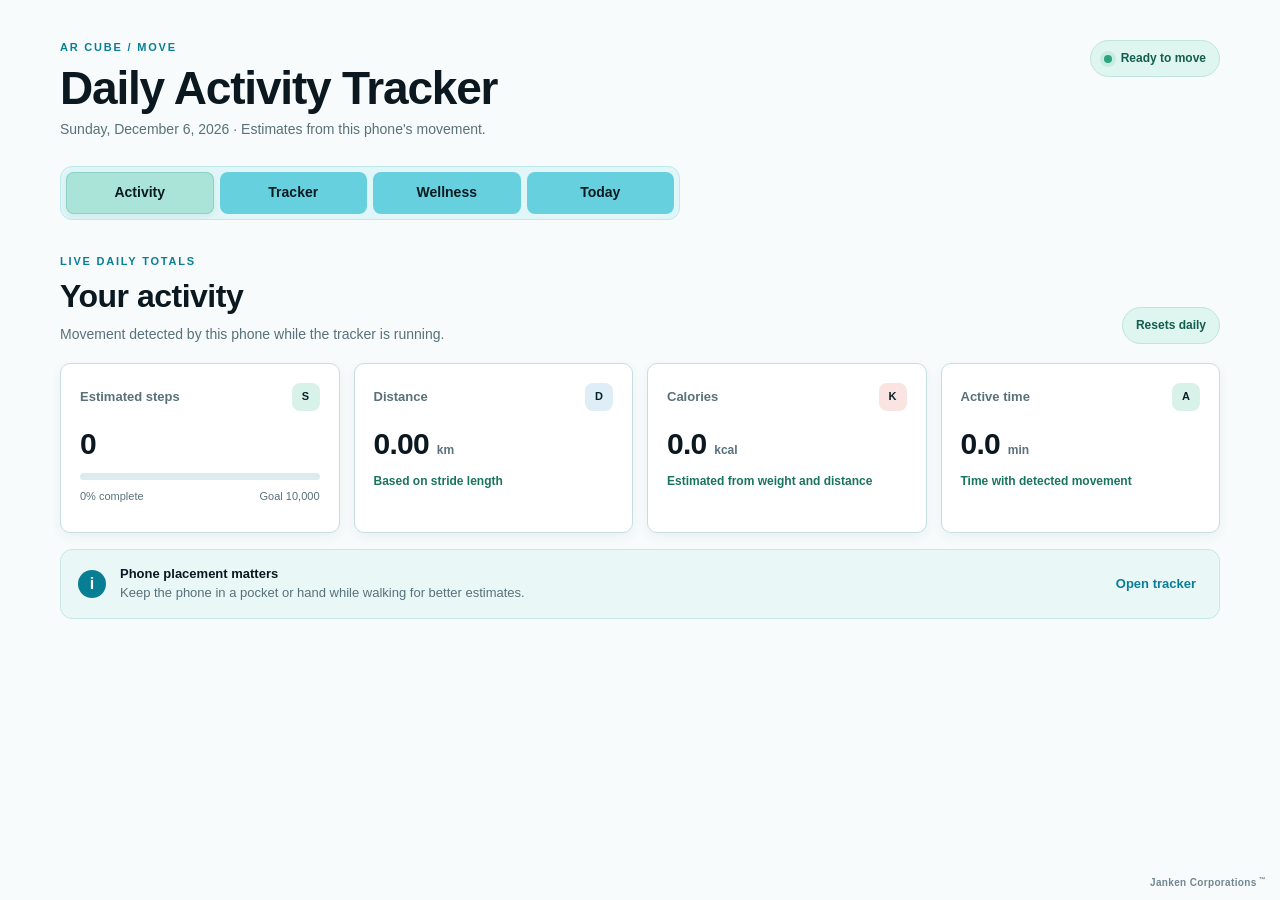
==== index.html @ 0946b3b3 "Build smart fitness and wellness tracker" ====
<!doctype html>
<html lang="en">
<head>
  <meta charset="utf-8">
  <meta name="viewport" content="width=device-width, initial-scale=1, viewport-fit=cover">
  <meta name="theme-color" content="#f7fbfc">
  <title>AR Move — Daily Activity Tracker</title>
  <link rel="icon" href="assets/AR.png">
  <link rel="stylesheet" href="styles.css">
</head>
<body>
  <div class="splash" id="splash" aria-label="AR Cube loading screen">
    <picture>
      <source media="(max-width: 620px)" srcset="assets/ARCUBE.png">
      <img src="assets/AR.png" alt="AR Cube logo">
    </picture>
    <p>Daily Activity Tracker</p>
  </div>

  <main class="app-shell">
    <header class="topbar">
      <div class="brand-copy">
        <p class="eyebrow">AR CUBE / MOVE</p>
        <h1>Daily Activity Tracker</h1>
        <p class="date-line" id="date-line"></p>
      </div>
      <div class="status-pill" id="day-status"><span class="status-dot"></span><span>Ready to move</span></div>
    </header>

    <nav class="tabs" aria-label="Tracker sections" role="tablist">
      <button class="tab is-active" id="activity-tab" data-tab="activity" type="button" role="tab" aria-selected="true" aria-controls="activity">Activity</button>
      <button class="tab" id="tracker-tab" data-tab="tracker" type="button" role="tab" aria-selected="false" aria-controls="tracker">Tracker</button>
      <button class="tab" id="wellness-tab" data-tab="wellness" type="button" role="tab" aria-selected="false" aria-controls="wellness">Wellness</button>
      <button class="tab" id="today-tab" data-tab="today" type="button" role="tab" aria-selected="false" aria-controls="today">Today</button>
    </nav>

    <section class="view is-active" id="activity" role="tabpanel" aria-labelledby="activity-tab">
      <div class="section-heading">
        <div>
          <p class="section-kicker">LIVE DAILY TOTALS</p>
          <h2>Your activity</h2>
          <p>Movement detected by this phone while the tracker is running.</p>
        </div>
        <span class="date-badge">Resets daily</span>
      </div>

      <div class="metric-grid fitness-grid">
        <article class="metric-card">
          <div class="card-label"><span>Estimated steps</span><span class="metric-icon water">S</span></div>
          <strong><span data-output="steps">0</span></strong>
          <div class="progress"><span data-progress="steps"></span></div>
          <div class="card-meta"><span data-output="stepPercent">0% complete</span><span data-output="stepGoal">Goal 10,000</span></div>
        </article>
        <article class="metric-card">
          <div class="card-label"><span>Distance</span><span class="metric-icon blue">D</span></div>
          <strong><span data-output="distance">0.00</span> <small>km</small></strong>
          <span class="reading-good">Based on stride length</span>
        </article>
        <article class="metric-card">
          <div class="card-label"><span>Calories</span><span class="metric-icon coral">K</span></div>
          <strong><span data-output="calories">0.0</span> <small>kcal</small></strong>
          <span class="reading-good">Estimated from weight and distance</span>
        </article>
        <article class="metric-card">
          <div class="card-label"><span>Active time</span><span class="metric-icon green">A</span></div>
          <strong><span data-output="activeMinutes">0.0</span> <small>min</small></strong>
          <span class="reading-good">Time with detected movement</span>
        </article>
      </div>

      <div class="tip-strip">
        <span class="tip-icon" aria-hidden="true">i</span>
        <p><strong>Phone placement matters</strong><br>Keep the phone in a pocket or hand while walking for better estimates.</p>
        <button class="text-button" data-open-tracker type="button">Open tracker</button>
      </div>
    </section>

    <section class="view" id="tracker" role="tabpanel" aria-labelledby="tracker-tab" hidden>
      <div class="section-heading">
        <div>
          <p class="section-kicker">MOTION SENSOR</p>
          <h2>Movement tracker</h2>
          <p>Tap Start, allow motion access, and keep this page visible.</p>
        </div>
        <span class="updated-label tracker-state" id="tracker-state"><span class="tracker-dot"></span>Stopped</span>
      </div>

      <div class="tracker-layout">
        <section class="panel tracker-panel">
          <div class="plain-counter">
            <span>Estimated steps today</span>
            <strong data-output="steps">0</strong>
            <small>Keep this page open while walking</small>
          </div>

          <div class="signal-block">
            <div class="signal-label"><span>Movement signal</span><span id="signal-value">0.00</span></div>
            <div class="signal-track"><span id="motion-signal"></span></div>
          </div>

          <div class="tracker-actions">
            <button class="primary-button" id="start-tracking" type="button">Start tracking</button>
            <button class="outline-button" id="stop-tracking" type="button" disabled>Stop</button>
          </div>
          <p class="tracker-message" id="tracker-message" aria-live="polite">Motion access starts only after you press the button.</p>
        </section>

        <form class="panel settings-panel" id="settings-form">
          <div class="panel-heading">
            <div><p class="section-kicker">ESTIMATE SETTINGS</p><h3>Your details</h3></div>
          </div>
          <div class="settings-grid">
            <label>Body weight <span>(kg)</span><input name="weight" type="number" min="25" max="250" step="0.1" required></label>
            <label>Stride length <span>(cm)</span><input name="stride" type="number" min="30" max="150" step="1" required></label>
            <label>Daily step goal<input name="stepGoal" type="number" min="100" max="100000" step="100" required></label>
            <label>Sensitivity
              <select name="sensitivity">
                <option value="1.05">High</option>
                <option value="1.25">Balanced</option>
                <option value="1.50">Low</option>
              </select>
            </label>
          </div>
          <button class="secondary-button" type="submit">Save settings</button>
          <p class="settings-note">Higher sensitivity detects lighter movement but may count more false steps. Your details stay on this device.</p>
        </form>
      </div>

      <div class="browser-note">
        <strong>Browser limitation:</strong> tracking pauses if this page is hidden, the browser is closed, or the screen is locked. Results are estimates, not medical or fitness-device measurements.
      </div>
    </section>

    <section class="view" id="wellness" role="tabpanel" aria-labelledby="wellness-tab" hidden>
      <div class="section-heading">
        <div>
          <p class="section-kicker">MANUAL HEALTH CHECK-IN</p>
          <h2>Wellness</h2>
          <p>Record readings from a watch, oximeter, thermometer, or blood-pressure monitor.</p>
        </div>
        <span class="updated-label" id="wellness-updated">Not checked today</span>
      </div>

      <div class="metric-grid wellness-grid">
        <article class="metric-card compact"><div class="card-label"><span>Heart rate</span><span class="metric-icon coral">H</span></div><strong><span data-wellness="heartRate">—</span> <small>bpm</small></strong><span class="reading-good">Manual reading</span></article>
        <article class="metric-card compact"><div class="card-label"><span>Blood pressure</span><span class="metric-icon blue">B</span></div><strong><span data-wellness="bloodPressure">—/—</span> <small>mmHg</small></strong><span class="reading-good">Manual reading</span></article>
        <article class="metric-card compact"><div class="card-label"><span>Blood oxygen</span><span class="metric-icon water">O</span></div><strong><span data-wellness="spo2">—</span> <small>% SpO₂</small></strong><span class="reading-good">From an oximeter or watch</span></article>
        <article class="metric-card compact"><div class="card-label"><span>Temperature</span><span class="metric-icon orange">T</span></div><strong><span data-wellness="temperature">—</span> <small>°C</small></strong><span class="reading-good">Manual reading</span></article>
      </div>

      <div class="wellness-layout">
        <form class="panel wellness-form" id="wellness-form">
          <div class="panel-heading"><div><p class="section-kicker">TODAY</p><h3>Add readings</h3></div></div>
          <div class="input-grid">
            <label>Heart rate <span>(bpm)</span><input name="heartRate" type="number" min="20" max="250" step="1" placeholder="72" required></label>
            <label>Blood pressure <span>(mmHg)</span><input name="bloodPressure" type="text" inputmode="numeric" pattern="[0-9]{2,3}/[0-9]{2,3}" placeholder="118/76" required></label>
            <label>SpO₂ <span>(%)</span><input name="spo2" type="number" min="50" max="100" step="1" placeholder="98" required></label>
            <label>Temperature <span>(°C)</span><input name="temperature" type="number" min="30" max="45" step="0.1" placeholder="36.6" required></label>
          </div>
          <button class="secondary-button" type="submit">Save wellness readings</button>
          <p class="form-message" id="wellness-message" aria-live="polite"></p>
        </form>
        <aside class="wellness-note">
          <span class="tip-icon" aria-hidden="true">i</span>
          <div><strong>Why these are manual</strong><p>Phone motion sensors can estimate movement, but they cannot measure blood oxygen, blood pressure, heart rate, or body temperature.</p></div>
        </aside>
      </div>
      <p class="health-note">This dashboard is for personal tracking only and does not provide medical diagnosis.</p>
    </section>

    <section class="view" id="today" role="tabpanel" aria-labelledby="today-tab" hidden>
      <div class="section-heading">
        <div>
          <p class="section-kicker">TODAY'S SUMMARY</p>
          <h2>Daily overview</h2>
          <p>Your combined movement totals and tracking sessions.</p>
        </div>
        <button class="outline-button danger" id="reset-day" type="button">Reset today</button>
      </div>

      <section class="summary-hero">
        <div class="summary-ring" id="summary-ring"><div><strong data-output="steps">0</strong><span>steps</span></div></div>
        <div class="summary-copy">
          <p class="section-kicker">STEP GOAL</p>
          <h3 id="summary-heading">Start moving toward your goal</h3>
          <p><span data-output="stepPercentShort">0%</span> of today’s <span data-output="stepGoalValue">10,000</span>-step target.</p>
          <button class="text-button no-pad" data-open-tracker type="button">Continue tracking →</button>
        </div>
      </section>

      <div class="summary-grid">
        <article><span>Distance</span><strong><span data-output="distance">0.00</span> km</strong></article>
        <article><span>Estimated calories</span><strong><span data-output="calories">0.0</span> kcal</strong></article>
        <article><span>Active time</span><strong><span data-output="activeMinutes">0.0</span> min</strong></article>
        <article><span>Sessions</span><strong data-output="sessionCount">0</strong></article>
      </div>

      <section class="panel wellness-snapshot">
        <div class="panel-heading">
          <div><p class="section-kicker">WELLNESS</p><h3>Today's manual readings</h3></div>
          <button class="text-button" data-open-wellness type="button">Update readings</button>
        </div>
        <div class="snapshot-grid">
          <span>Heart rate<strong><span data-wellness="heartRate">—</span> bpm</strong></span>
          <span>Blood pressure<strong><span data-wellness="bloodPressure">—/—</span> mmHg</strong></span>
          <span>SpO₂<strong><span data-wellness="spo2">—</span>%</strong></span>
          <span>Temperature<strong><span data-wellness="temperature">—</span> °C</strong></span>
        </div>
      </section>

      <section class="panel sessions-panel">
        <div class="panel-heading">
          <div><p class="section-kicker">HISTORY</p><h3>Today's sessions</h3></div>
          <span class="count-badge" data-output="sessionCount">0</span>
        </div>
        <ul class="session-list" id="session-list"></ul>
        <p class="empty-state" id="empty-sessions">No completed sessions yet. Start the tracker and take a walk.</p>
      </section>
    </section>
  </main>

  <script>
    const STORAGE_KEY = "arCubeMovementTrackerV2";

    const localDateKey = () => {
      const now = new Date();
      return `${now.getFullYear()}-${String(now.getMonth() + 1).padStart(2, "0")}-${String(now.getDate()).padStart(2, "0")}`;
    };

    const freshState = (settings = {}) => ({
      date: localDateKey(),
      steps: 0,
      activeSeconds: 0,
      sessions: [],
      wellness: { heartRate: "—", bloodPressure: "—/—", spo2: "—", temperature: "—", updatedAt: null },
      settings: { weight: 70, stride: 75, stepGoal: 10000, sensitivity: 1.25, ...settings }
    });

    function loadState() {
      try {
        const saved = JSON.parse(localStorage.getItem(STORAGE_KEY));
        if (saved?.date === localDateKey()) return { ...freshState(saved.settings), ...saved };
        return freshState(saved?.settings);
      } catch {
        return freshState();
      }
    }

    let state = loadState();
    let tracking = false;
    let gravity = 9.81;
    let peakActive = false;
    let lastStepAt = 0;
    let lastMovementAt = 0;
    let motionEventCount = 0;
    let currentSession = null;
    let activeTimer = null;
    let saveTimer = null;

    const saveState = () => localStorage.setItem(STORAGE_KEY, JSON.stringify(state));
    const distanceKm = () => state.steps * Number(state.settings.stride) / 100000;
    const calories = () => distanceKm() * Number(state.settings.weight) * 0.5;
    const activeMinutes = () => state.activeSeconds / 60;
    const stepPercent = () => Math.min(100, state.steps / Number(state.settings.stepGoal) * 100);
    const formatNumber = value => Number(value).toLocaleString();

    function updateOutputs() {
      const outputs = {
        steps: formatNumber(state.steps),
        distance: distanceKm().toFixed(2),
        calories: calories().toFixed(1),
        activeMinutes: activeMinutes().toFixed(1),
        stepPercent: `${Math.round(stepPercent())}% complete`,
        stepPercentShort: `${Math.round(stepPercent())}%`,
        stepGoal: `Goal ${formatNumber(state.settings.stepGoal)}`,
        stepGoalValue: formatNumber(state.settings.stepGoal),
        sessionCount: state.sessions.length
      };
      Object.entries(outputs).forEach(([key, value]) => {
        document.querySelectorAll(`[data-output="${key}"]`).forEach(node => node.textContent = value);
      });

      document.querySelector("[data-progress='steps']").style.width = `${stepPercent()}%`;
      document.getElementById("summary-ring").style.setProperty("--progress", `${stepPercent() * 3.6}deg`);
      document.getElementById("summary-heading").textContent = state.steps >= state.settings.stepGoal ? "Daily step goal reached" : state.steps ? "Keep going — you are making progress" : "Start moving toward your goal";

      const list = document.getElementById("session-list");
      list.innerHTML = "";
      state.sessions.forEach(session => {
        const item = document.createElement("li");
        const title = document.createElement("strong");
        const details = document.createElement("span");
        title.textContent = `${formatNumber(session.steps)} estimated steps`;
        details.textContent = `${session.time} · ${(session.activeSeconds / 60).toFixed(1)} active min`;
        item.append(title, details);
        list.appendChild(item);
      });
      document.getElementById("empty-sessions").hidden = state.sessions.length > 0;

      Object.entries(state.wellness).forEach(([key, value]) => {
        document.querySelectorAll(`[data-wellness="${key}"]`).forEach(node => node.textContent = value);
      });
      document.getElementById("wellness-updated").textContent = state.wellness.updatedAt ? `Updated ${state.wellness.updatedAt}` : "Not checked today";

      const form = document.getElementById("settings-form");
      Object.entries(state.settings).forEach(([key, value]) => { if (form.elements[key]) form.elements[key].value = value; });
    }

    function queueSave() {
      clearTimeout(saveTimer);
      saveTimer = setTimeout(saveState, 600);
    }

    function registerStep() {
      state.steps += 1;
      currentSession.steps += 1;
      lastMovementAt = Date.now();
      updateOutputs();
      queueSave();
    }

    function handleMotion(event) {
      motionEventCount += 1;
      const direct = event.acceleration;
      let motion = 0;

      if (direct && direct.x != null && direct.y != null && direct.z != null) {
        motion = Math.hypot(direct.x, direct.y, direct.z);
      } else {
        const acceleration = event.accelerationIncludingGravity;
        if (!acceleration || acceleration.x == null) return;
        const magnitude = Math.hypot(acceleration.x, acceleration.y, acceleration.z);
        gravity = gravity * 0.9 + magnitude * 0.1;
        motion = Math.abs(magnitude - gravity);
      }

      const threshold = Number(state.settings.sensitivity);
      const now = performance.now();
      document.getElementById("signal-value").textContent = motion.toFixed(2);
      document.getElementById("motion-signal").style.width = `${Math.min(100, motion / 4 * 100)}%`;

      if (motion > threshold && !peakActive && now - lastStepAt > 300) {
        lastStepAt = now;
        registerStep();
      }
      peakActive = motion > threshold * 0.55;
    }

    async function startTracking() {
      if (!("DeviceMotionEvent" in window)) {
        showTrackerMessage("This device or browser does not provide motion sensor data.", true);
        return;
      }
      if (!window.isSecureContext && location.hostname !== "localhost" && location.hostname !== "127.0.0.1") {
        showTrackerMessage("Motion tracking requires HTTPS. Open the deployed GitHub Pages address.", true);
        return;
      }

      try {
        if (typeof DeviceMotionEvent.requestPermission === "function") {
          const permission = await DeviceMotionEvent.requestPermission();
          if (permission !== "granted") {
            showTrackerMessage("Motion permission was not granted. Allow it in browser settings and try again.", true);
            return;
          }
        }

        tracking = true;
        motionEventCount = 0;
        currentSession = { steps: 0, activeSeconds: 0, startedAt: Date.now() };
        window.addEventListener("devicemotion", handleMotion);
        document.getElementById("start-tracking").disabled = true;
        document.getElementById("stop-tracking").disabled = false;
        document.getElementById("tracker-state").classList.add("is-running");
        document.getElementById("tracker-state").lastChild.textContent = "Running";
        document.getElementById("day-status").lastElementChild.textContent = "Tracking movement";
        document.querySelector(".plain-counter").classList.add("is-running");
        showTrackerMessage("Tracking is active. Walk naturally with your phone in a pocket or hand.");

        activeTimer = setInterval(() => {
          if (tracking && Date.now() - lastMovementAt < 3000) {
            state.activeSeconds += 1;
            currentSession.activeSeconds += 1;
            updateOutputs();
            queueSave();
          }
        }, 1000);

        setTimeout(() => {
          if (tracking && motionEventCount === 0) showTrackerMessage("No sensor data received. Check motion permission or try another mobile browser.", true);
        }, 3500);
      } catch {
        showTrackerMessage("Motion access could not be started. Check the browser permission and try again.", true);
      }
    }

    function stopTracking(pageHidden = false) {
      if (!tracking) return;
      tracking = false;
      window.removeEventListener("devicemotion", handleMotion);
      clearInterval(activeTimer);
      if (currentSession && (currentSession.steps > 0 || currentSession.activeSeconds > 0)) {
        state.sessions.unshift({
          steps: currentSession.steps,
          activeSeconds: currentSession.activeSeconds,
          time: new Date().toLocaleTimeString([], { hour: "2-digit", minute: "2-digit" })
        });
      }
      currentSession = null;
      saveState();
      updateOutputs();
      document.getElementById("start-tracking").disabled = false;
      document.getElementById("stop-tracking").disabled = true;
      document.getElementById("tracker-state").classList.remove("is-running");
      document.getElementById("tracker-state").lastChild.textContent = "Stopped";
      document.getElementById("day-status").lastElementChild.textContent = "Ready to move";
      document.querySelector(".plain-counter").classList.remove("is-running");
      document.getElementById("motion-signal").style.width = "0%";
      showTrackerMessage(pageHidden ? "Tracking stopped because the page was hidden." : "Session saved in today's summary.");
    }

    function showTrackerMessage(message, isError = false) {
      const node = document.getElementById("tracker-message");
      node.textContent = message;
      node.classList.toggle("is-error", isError);
    }

    function openTab(tabName) {
      document.querySelectorAll(".tab").forEach(tab => {
        const active = tab.dataset.tab === tabName;
        tab.classList.toggle("is-active", active);
        tab.setAttribute("aria-selected", String(active));
      });
      document.querySelectorAll(".view").forEach(view => {
        const active = view.id === tabName;
        view.classList.toggle("is-active", active);
        view.hidden = !active;
      });
      window.scrollTo({ top: 0, behavior: "smooth" });
    }

    document.querySelectorAll(".tab").forEach(tab => tab.addEventListener("click", () => openTab(tab.dataset.tab)));
    document.querySelectorAll("[data-open-tracker]").forEach(button => button.addEventListener("click", () => openTab("tracker")));
    document.querySelectorAll("[data-open-wellness]").forEach(button => button.addEventListener("click", () => openTab("wellness")));
    document.getElementById("start-tracking").addEventListener("click", startTracking);
    document.getElementById("stop-tracking").addEventListener("click", () => stopTracking());
    document.addEventListener("visibilitychange", () => { if (document.hidden) stopTracking(true); });

    document.getElementById("settings-form").addEventListener("submit", event => {
      event.preventDefault();
      const data = new FormData(event.currentTarget);
      state.settings = {
        weight: Number(data.get("weight")), stride: Number(data.get("stride")),
        stepGoal: Number(data.get("stepGoal")), sensitivity: Number(data.get("sensitivity"))
      };
      saveState();
      updateOutputs();
      showTrackerMessage("Settings saved. Calorie and distance estimates were recalculated.");
    });

    document.getElementById("wellness-form").addEventListener("submit", event => {
      event.preventDefault();
      const data = new FormData(event.currentTarget);
      state.wellness = {
        heartRate: String(data.get("heartRate")),
        bloodPressure: String(data.get("bloodPressure")).trim(),
        spo2: String(data.get("spo2")),
        temperature: String(data.get("temperature")),
        updatedAt: new Date().toLocaleTimeString([], { hour: "2-digit", minute: "2-digit" })
      };
      saveState();
      updateOutputs();
      document.getElementById("wellness-message").textContent = "Wellness readings saved for today.";
    });

    document.getElementById("reset-day").addEventListener("click", () => {
      if (!confirm("Reset all of today's steps, active time, and sessions?")) return;
      stopTracking();
      state = freshState(state.settings);
      saveState();
      updateOutputs();
      document.getElementById("day-status").lastElementChild.textContent = "Ready to move";
    });

    function updateDateLabel() {
      const today = new Intl.DateTimeFormat("en", { weekday: "long", day: "numeric", month: "long", year: "numeric" }).format(new Date());
      document.getElementById("date-line").textContent = `${today} · Estimates from this phone's movement.`;
    }

    setInterval(() => {
      if (state.date !== localDateKey()) {
        stopTracking();
        state = freshState(state.settings);
        saveState();
        updateOutputs();
        updateDateLabel();
      }
    }, 60000);

    updateDateLabel();
    updateOutputs();
    saveState();
    const requestedTab = new URLSearchParams(location.search).get("tab");
    if (["activity", "tracker", "wellness", "today"].includes(requestedTab)) openTab(requestedTab);
    window.addEventListener("load", () => setTimeout(() => document.getElementById("splash").classList.add("is-hidden"), 1050));
  </script>
  <footer class="site-footer">Janken Corporations<sup>™</sup></footer>
</body>
</html>
---- styles.css ----
:root {
  --bg: #f7fbfc;
  --surface: #ffffff;
  --panel: #eef6f7;
  --ink: #0b1820;
  --muted: #58717a;
  --cyan: #67d0de;
  --cyan-deep: #087e95;
  --cyan-soft: #e1f6f8;
  --selected: #aae4d9;
  --selected-deep: #19745f;
  --navy: #163f72;
  --line: #c7dde1;
  --track: #dcebed;
  --orange: #dfa15f;
  --coral: #d97872;
  --shadow: 0 4px 12px rgba(25, 63, 75, .055);
  --radius: 10px;
}

* { box-sizing: border-box; }
html { min-width: 280px; scroll-behavior: smooth; }
body {
  margin: 0;
  min-height: 100vh;
  min-height: 100dvh;
  overflow-x: hidden;
  background: var(--bg);
  color: var(--ink);
  font-family: "Segoe UI", Inter, Arial, sans-serif;
  line-height: 1.45;
}
button, input, select { font: inherit; }
button { -webkit-tap-highlight-color: transparent; }
button:focus-visible, input:focus-visible, select:focus-visible {
  outline: 3px solid rgba(8, 126, 149, .22);
  outline-offset: 2px;
}
[hidden] { display: none !important; }

.splash {
  position: fixed;
  z-index: 100;
  inset: 0;
  display: grid;
  place-content: center;
  justify-items: center;
  gap: 10px;
  padding: 0;
  background: #000;
  opacity: 1;
  visibility: visible;
  transition: opacity .42s ease, visibility .42s ease;
}
.splash.is-hidden { opacity: 0; visibility: hidden; pointer-events: none; }
.splash picture {
  display: block;
  width: min(76vw, 780px);
  max-width: 100vw;
}
.splash img {
  display: block;
  width: 100%;
  max-height: 72dvh;
  object-fit: contain;
  animation: logo-in .65s ease-out both;
}
.splash p {
  margin: 0;
  color: #bdeaf0;
  font-size: 12px;
  font-weight: 800;
  letter-spacing: 3px;
  text-transform: uppercase;
}
@keyframes logo-in {
  from { opacity: 0; transform: scale(.96); }
  to { opacity: 1; transform: scale(1); }
}

.app-shell {
  width: min(1160px, calc(100% - 48px));
  margin: 0 auto;
  padding: 40px 0 max(64px, env(safe-area-inset-bottom));
}
.topbar {
  display: flex;
  justify-content: space-between;
  align-items: flex-start;
  gap: 28px;
  margin-bottom: 26px;
}
.brand-copy { min-width: 0; }
.eyebrow, .section-kicker {
  margin: 0 0 8px;
  color: var(--cyan-deep);
  font-size: 11px;
  font-weight: 850;
  letter-spacing: 1.8px;
}
h1, h2, h3, p { margin-top: 0; }
h1 {
  margin-bottom: 7px;
  font-size: clamp(30px, 4.2vw, 46px);
  letter-spacing: -1.2px;
  line-height: 1.05;
}
h2 { margin-bottom: 4px; font-size: clamp(24px, 3vw, 32px); letter-spacing: -.5px; }
h3 { margin-bottom: 0; font-size: 18px; }
.date-line, .section-heading > div > p:last-child {
  margin-bottom: 0;
  color: var(--muted);
  font-size: 14px;
}
.status-pill, .updated-label, .date-badge {
  display: inline-flex;
  align-items: center;
  gap: 9px;
  flex: 0 0 auto;
  padding: 9px 13px;
  color: #145e50;
  background: #dff5ef;
  border: 1px solid #c2e5da;
  border-radius: 999px;
  font-size: 12px;
  font-weight: 750;
  white-space: nowrap;
}
.status-dot { width: 8px; height: 8px; border-radius: 50%; background: #2ba57d; box-shadow: 0 0 0 4px rgba(43, 165, 125, .12); }

.tabs {
  display: grid;
  grid-template-columns: repeat(4, minmax(0, 1fr));
  width: min(100%, 620px);
  gap: 6px;
  padding: 5px;
  margin-bottom: 34px;
  background: var(--cyan-soft);
  border: 1px solid #bfe9ed;
  border-radius: 12px;
  max-width: 100%;
  overflow: hidden;
}
.tab {
  min-width: 0;
  min-height: 42px;
  padding: 9px 20px;
  color: #071a20;
  background: var(--cyan);
  border: 0;
  border-radius: 8px;
  font-size: 14px;
  font-weight: 800;
  cursor: pointer;
  transition: background .18s ease, transform .18s ease, box-shadow .18s ease;
}
.tab:hover { background: #87dfe8; }
.tab.is-active { background: var(--selected); box-shadow: inset 0 0 0 1px #8fd2c4, 0 3px 8px rgba(19, 94, 78, .08); }

.view { animation: view-in .22s ease both; }
@keyframes view-in { from { opacity: 0; transform: translateY(5px); } to { opacity: 1; transform: none; } }
.section-heading {
  display: flex;
  align-items: flex-end;
  justify-content: space-between;
  gap: 20px;
  margin-bottom: 19px;
}
.section-kicker { margin-bottom: 4px; }
.metric-grid { display: grid; grid-template-columns: repeat(4, minmax(0, 1fr)); gap: 14px; }
.metric-card, .panel {
  background: var(--surface);
  border: 1px solid var(--line);
  border-radius: var(--radius);
  box-shadow: var(--shadow);
}
.metric-card {
  min-width: 0;
  min-height: 170px;
  padding: 19px;
  transition: transform .18s ease, border-color .18s ease;
}
.metric-card:hover { border-color: #9ecbd2; }
.metric-card.compact { min-height: 146px; }
.card-label {
  display: flex;
  align-items: center;
  justify-content: space-between;
  gap: 10px;
  color: var(--muted);
  font-size: 13px;
  font-weight: 750;
}
.metric-card strong {
  display: block;
  overflow-wrap: anywhere;
  margin: 17px 0 13px;
  font-size: clamp(25px, 2.5vw, 30px);
  letter-spacing: -.7px;
  line-height: 1.05;
}
.metric-card small { color: var(--muted); font-size: 12px; font-weight: 650; letter-spacing: 0; }
.metric-icon {
  display: grid;
  place-items: center;
  flex: 0 0 28px;
  width: 28px;
  height: 28px;
  color: #082027;
  background: var(--cyan-soft);
  border-radius: 8px;
  font-size: 11px;
  font-weight: 900;
}
.metric-icon.water, .metric-icon.green { background: #d9f2e9; }
.metric-icon.blue { background: #dfedf7; }
.metric-icon.navy { color: #fff; background: #54769a; }
.metric-icon.orange { background: #fff0df; }
.metric-icon.coral { background: #f9e4e2; }
.progress { height: 7px; overflow: hidden; border-radius: 10px; background: var(--track); }
.progress span { display: block; width: 0; height: 100%; border-radius: inherit; background: var(--cyan-deep); transition: width .35s ease; }
.progress.blue span { background: #6398bd; }
.progress.coral span { background: var(--coral); }
.progress.green span { background: #3d9e7d; }
.card-meta { display: flex; justify-content: space-between; gap: 10px; margin-top: 9px; color: var(--muted); font-size: 11px; }
.reading-good { display: block; color: var(--selected-deep); font-size: 12px; font-weight: 750; }

.tip-strip {
  display: flex;
  align-items: center;
  gap: 14px;
  margin-top: 16px;
  padding: 15px 17px;
  background: #eaf7f7;
  border: 1px solid #c6e6e7;
  border-radius: 12px;
}
.tip-strip p { flex: 1; margin: 0; color: var(--muted); font-size: 13px; }
.tip-strip strong { color: var(--ink); }
.tip-icon { display: grid; place-items: center; flex: 0 0 28px; width: 28px; height: 28px; color: #fff; background: var(--cyan-deep); border-radius: 50%; font-weight: 900; }
.text-button { padding: 6px; color: var(--cyan-deep); background: transparent; border: 0; font-size: 13px; font-weight: 800; cursor: pointer; white-space: nowrap; }
.text-button:hover { color: var(--navy); text-decoration: underline; }
.health-note { margin: 18px 0 0; color: var(--muted); font-size: 12px; }

.updates-layout { display: grid; grid-template-columns: minmax(0, 1.45fr) minmax(280px, .75fr); align-items: start; gap: 16px; }
.panel { padding: 22px; }
fieldset { min-width: 0; padding: 0; margin: 0 0 22px; border: 0; }
legend { width: 100%; margin-bottom: 13px; padding: 0 0 8px; color: var(--ink); border-bottom: 1px solid var(--line); font-size: 15px; font-weight: 850; }
.input-grid { display: grid; grid-template-columns: repeat(2, minmax(0, 1fr)); gap: 13px 14px; }
label { min-width: 0; color: #3e5962; font-size: 12px; font-weight: 750; }
label > span { color: #7c9096; font-weight: 600; }
input, select {
  display: block;
  width: 100%;
  min-height: 42px;
  margin-top: 6px;
  padding: 9px 11px;
  color: var(--ink);
  background: #fff;
  border: 1px solid var(--line);
  border-radius: 8px;
  outline: none;
  transition: border-color .16s ease, box-shadow .16s ease;
}
input:focus, select:focus { border-color: var(--cyan-deep); box-shadow: 0 0 0 3px rgba(8, 126, 149, .12); }
.primary-button, .outline-button {
  min-height: 42px;
  border-radius: 8px;
  padding: 10px 16px;
  font-weight: 800;
  cursor: pointer;
  transition: background .18s ease, border-color .18s ease, transform .18s ease;
}
.primary-button { width: 100%; color: #fff; background: var(--navy); border: 1px solid var(--navy); }
.primary-button:hover { color: #071a20; background: var(--cyan); border-color: var(--cyan); }
.outline-button { color: var(--cyan-deep); background: #fff; border: 1px solid var(--cyan-deep); }
.outline-button:hover { background: var(--cyan-soft); }
.outline-button.danger { color: #9c4844; border-color: #dda9a5; }
.outline-button.danger:hover { background: #fff2f1; }
.form-message { min-height: 19px; margin: 10px 0 0; color: var(--selected-deep); font-size: 12px; font-weight: 750; text-align: center; }
.panel-heading { display: flex; align-items: flex-start; justify-content: space-between; gap: 12px; margin-bottom: 20px; }
.count-badge { display: grid; place-items: center; min-width: 28px; height: 28px; padding: 0 8px; color: #124f43; background: var(--selected); border-radius: 999px; font-size: 12px; font-weight: 850; }
.update-list { display: grid; gap: 18px; list-style: none; padding: 0; margin: 0; }
.update-list li { display: flex; gap: 11px; color: var(--ink); font-size: 13px; line-height: 1.35; }
.update-list small { display: block; margin-top: 3px; color: var(--muted); font-size: 11px; }
.activity-dot { flex: 0 0 auto; width: 8px; height: 8px; margin-top: 5px; border-radius: 50%; background: var(--cyan-deep); }
.reset-note { margin: 24px 0 0; padding-top: 15px; color: var(--muted); border-top: 1px solid var(--line); font-size: 11px; }

/* Movement tracker */
.tracker-layout {
  display: grid;
  grid-template-columns: minmax(0, 1.15fr) minmax(300px, .85fr);
  align-items: start;
  gap: 16px;
}
.tracker-panel { text-align: center; }
.tracker-state { gap: 8px; }
.tracker-dot { width: 8px; height: 8px; background: #7b8e94; border-radius: 50%; }
.tracker-state.is-running { color: #145e50; background: #dff5ef; }
.tracker-state.is-running .tracker-dot { background: #24a879; box-shadow: 0 0 0 5px rgba(36, 168, 121, .13); animation: tracker-pulse 1.25s ease-in-out infinite; }
@keyframes tracker-pulse { 50% { transform: scale(1.35); } }

.signal-block { margin: 0 auto 18px; max-width: 440px; }
.signal-label { display: flex; justify-content: space-between; margin-bottom: 7px; color: var(--muted); font-size: 11px; font-weight: 750; }
.signal-track { height: 8px; overflow: hidden; background: var(--track); border-radius: 99px; }
.signal-track span { display: block; width: 0; height: 100%; background: linear-gradient(90deg, var(--selected-deep), var(--cyan)); border-radius: inherit; transition: width .08s linear; }
.tracker-actions { display: grid; grid-template-columns: 1fr auto; gap: 10px; max-width: 440px; margin: 0 auto; }
button:disabled { cursor: not-allowed; opacity: .48; transform: none !important; }
.tracker-message { min-height: 20px; margin: 12px 0 0; color: var(--selected-deep); font-size: 12px; font-weight: 700; }
.tracker-message.is-error { color: #a14943; }
.plain-counter {
  max-width: 440px;
  margin: 5px auto 24px;
  padding: 26px 18px;
  background: #f0f7f8;
  border: 1px solid var(--line);
  border-radius: 8px;
  text-align: center;
}
.plain-counter > span { display: block; color: var(--muted); font-size: 13px; font-weight: 700; }
.plain-counter strong { display: block; margin: 8px 0 4px; color: var(--navy); font-size: 44px; line-height: 1; }
.plain-counter small { color: var(--muted); font-size: 11px; }
.plain-counter.is-running { background: #e5f5f1; border-color: #abd9cc; }
.settings-grid { display: grid; grid-template-columns: repeat(2, minmax(0, 1fr)); gap: 14px; margin-bottom: 16px; }
.secondary-button { width: 100%; min-height: 42px; padding: 10px 16px; color: #071a20; background: var(--cyan); border: 1px solid var(--cyan); border-radius: 8px; font-weight: 800; cursor: pointer; }
.secondary-button:hover { background: #8adfe8; }
.settings-note { margin: 12px 0 0; color: var(--muted); font-size: 11px; }
.browser-note { margin-top: 16px; padding: 14px 16px; color: #49626a; background: #edf7f8; border: 1px solid #c7e3e6; border-radius: 11px; font-size: 12px; }
.browser-note strong { color: var(--ink); }

/* Today summary */
.summary-hero {
  display: flex;
  align-items: center;
  gap: clamp(24px, 5vw, 64px);
  padding: clamp(24px, 4vw, 42px);
  margin-bottom: 16px;
  background: #eef8f8;
  border: 1px solid #c4e1e3;
  border-radius: var(--radius);
}
.summary-ring {
  --progress: 0deg;
  position: relative;
  display: grid;
  place-items: center;
  flex: 0 0 auto;
  width: 178px;
  height: 178px;
  background: conic-gradient(var(--cyan-deep) var(--progress), #d7e9eb 0);
  border-radius: 50%;
}
.summary-ring::before { content: ""; position: absolute; inset: 13px; background: #fff; border-radius: 50%; }
.summary-ring > div { position: relative; display: grid; text-align: center; }
.summary-ring strong { font-size: 29px; letter-spacing: -.8px; }
.summary-ring span { color: var(--muted); font-size: 11px; font-weight: 750; text-transform: uppercase; }
.summary-copy h3 { margin: 0 0 7px; font-size: clamp(20px, 3vw, 28px); }
.summary-copy > p:not(.section-kicker) { margin-bottom: 13px; color: var(--muted); }
.no-pad { padding-left: 0; }
.summary-grid { display: grid; grid-template-columns: repeat(4, minmax(0, 1fr)); gap: 12px; margin-bottom: 16px; }
.summary-grid article { padding: 17px; background: #fff; border: 1px solid var(--line); border-radius: 11px; }
.summary-grid article > span { display: block; margin-bottom: 7px; color: var(--muted); font-size: 11px; font-weight: 750; }
.summary-grid strong { font-size: 18px; }
.sessions-panel { box-shadow: none; }
.session-list { display: grid; gap: 0; list-style: none; padding: 0; margin: 0; }
.session-list li { display: flex; justify-content: space-between; gap: 16px; padding: 13px 0; border-top: 1px solid #e3edef; font-size: 13px; }
.session-list li:first-child { border-top: 0; }
.session-list li span { color: var(--muted); font-size: 12px; }
.empty-state { margin: 0; padding: 20px 0 6px; color: var(--muted); border-top: 1px solid #e3edef; font-size: 13px; text-align: center; }

/* Manual wellness check-in */
.wellness-layout { display: grid; grid-template-columns: minmax(0, 1.3fr) minmax(280px, .7fr); align-items: start; gap: 16px; margin-top: 16px; }
.wellness-form .input-grid { margin-bottom: 16px; }
.wellness-note { display: flex; align-items: flex-start; gap: 13px; padding: 20px; color: var(--muted); background: #eaf7f7; border: 1px solid #c6e6e7; border-radius: var(--radius); font-size: 13px; }
.wellness-note strong { color: var(--ink); }
.wellness-note p { margin: 5px 0 0; }
.wellness-snapshot { margin-bottom: 16px; box-shadow: none; }
.snapshot-grid { display: grid; grid-template-columns: repeat(4, minmax(0, 1fr)); gap: 10px; }
.snapshot-grid > span { color: var(--muted); font-size: 11px; font-weight: 750; }
.snapshot-grid strong { display: block; margin-top: 5px; color: var(--ink); font-size: 15px; }
.site-footer {
  position: fixed;
  right: 14px;
  bottom: 9px;
  z-index: 20;
  color: #71868d;
  font-size: 10px;
  font-weight: 700;
  letter-spacing: .35px;
  pointer-events: none;
}
.site-footer sup { margin-left: 2px; font-size: 7px; }

@media (max-width: 920px) {
  .app-shell { width: min(calc(100% - 32px), 760px); padding-top: 28px; }
  .metric-grid { grid-template-columns: repeat(2, minmax(0, 1fr)); }
  .updates-layout { grid-template-columns: 1fr; }
  .recent-panel { order: -1; }
  .tracker-layout { grid-template-columns: 1fr; }
  .wellness-layout { grid-template-columns: 1fr; }
  .summary-grid { grid-template-columns: repeat(2, minmax(0, 1fr)); }
  .snapshot-grid { grid-template-columns: repeat(2, minmax(0, 1fr)); }
}

@media (max-width: 620px) {
  .app-shell { width: min(calc(100% - 24px), 520px); padding-top: max(20px, env(safe-area-inset-top)); }
  .topbar { display: block; margin-bottom: 20px; }
  .status-pill { margin-top: 15px; }
  .date-line { font-size: 13px; }
  .tabs { position: sticky; z-index: 10; top: 8px; width: 100%; margin-bottom: 26px; box-shadow: 0 6px 18px rgba(25, 63, 75, .08); }
  .tab { overflow: hidden; padding-inline: 4px; text-overflow: ellipsis; white-space: nowrap; }
  .section-heading { display: block; }
  .section-heading > :last-child { margin-top: 13px; }
  .metric-grid { grid-template-columns: 1fr; }
  .metric-card { min-height: 156px; }
  .metric-card.compact { min-height: 137px; }
  .metric-card strong { font-size: 27px; }
  .tip-strip { align-items: flex-start; flex-wrap: wrap; }
  .text-button { margin-left: 40px; }
  .panel { padding: 18px; }
  .input-grid { grid-template-columns: 1fr; }
  .outline-button { width: 100%; }
  .tracker-actions .outline-button { width: auto; }
  .settings-grid { grid-template-columns: 1fr; }
  .summary-hero { align-items: flex-start; flex-direction: column; }
  .summary-ring { align-self: center; width: 158px; height: 158px; }
  .summary-grid { grid-template-columns: 1fr 1fr; }
  .session-list li { align-items: flex-start; flex-direction: column; gap: 3px; }
  .splash { gap: 14px; }
  .splash picture { width: 100vw; max-width: 100vw; }
  .splash img { width: 100%; max-height: 64dvh; object-fit: contain; }
}

@media (orientation: landscape) and (max-height: 540px) {
  .splash { grid-template-columns: auto; }
  .splash picture { width: min(78vw, 760px); }
  .splash img { width: 100%; height: auto; max-height: 74dvh; }
  .splash p { font-size: 10px; }
  .app-shell { padding-top: 22px; }
}

@media (prefers-reduced-motion: reduce) {
  *, *::before, *::after { scroll-behavior: auto !important; animation-duration: .01ms !important; transition-duration: .01ms !important; }
}
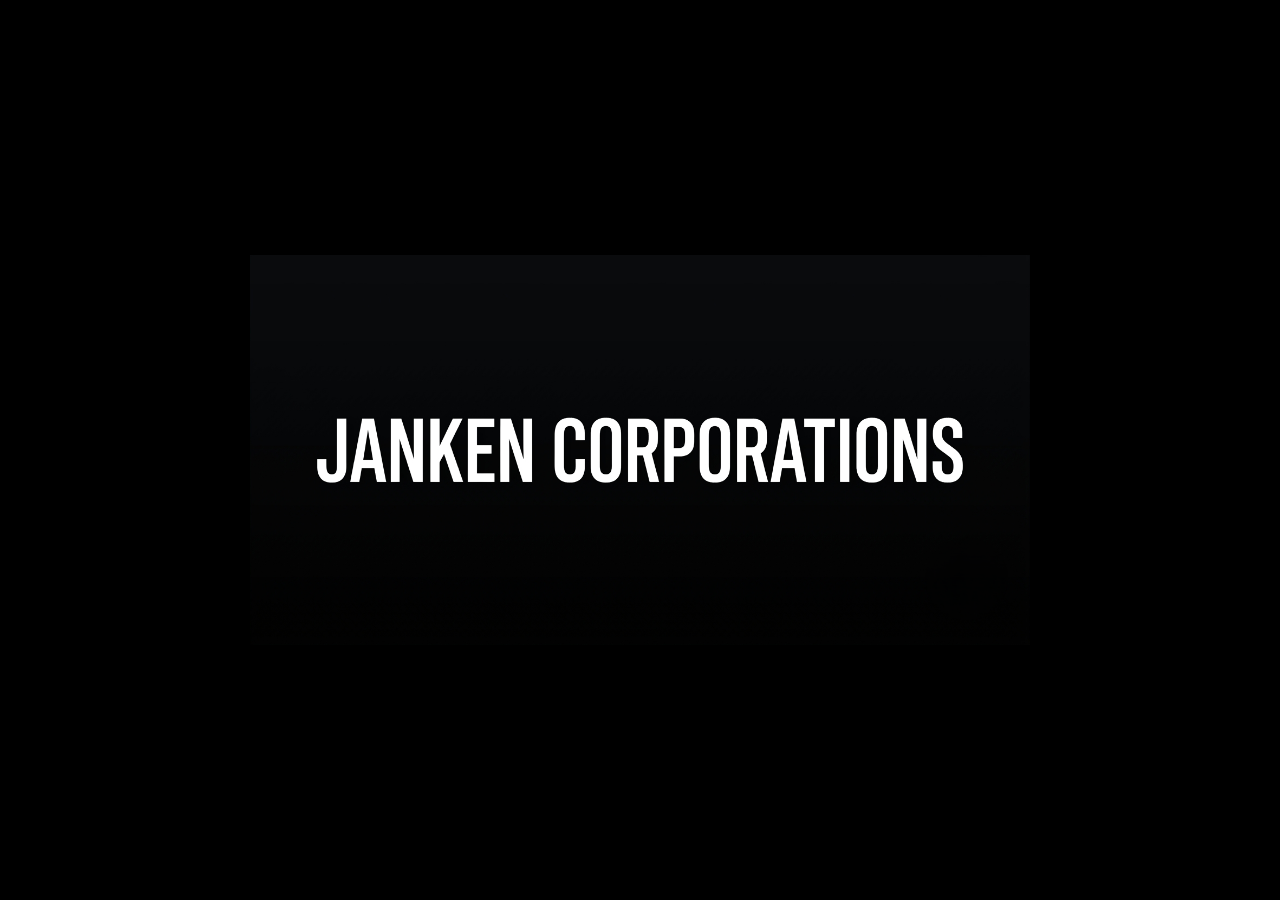
==== commit 1cb7c8bf: "Update splash branding and restore sleep entry" ====
--- a/index.html
+++ b/index.html
@@ -11,10 +11,9 @@
 <body>
   <div class="splash" id="splash" aria-label="AR Cube loading screen">
     <picture>
-      <source media="(max-width: 620px)" srcset="assets/ARCUBE.png">
-      <img src="assets/AR.png" alt="AR Cube logo">
+      <source media="(max-width: 620px)" srcset="assets/JM.png">
+      <img src="assets/J.png" alt="Janken Corporations">
     </picture>
-    <p>Daily Activity Tracker</p>
   </div>
 
   <main class="app-shell">
@@ -146,6 +145,7 @@
         <article class="metric-card compact"><div class="card-label"><span>Blood pressure</span><span class="metric-icon blue">B</span></div><strong><span data-wellness="bloodPressure">—/—</span> <small>mmHg</small></strong><span class="reading-good">Manual reading</span></article>
         <article class="metric-card compact"><div class="card-label"><span>Blood oxygen</span><span class="metric-icon water">O</span></div><strong><span data-wellness="spo2">—</span> <small>% SpO₂</small></strong><span class="reading-good">From an oximeter or watch</span></article>
         <article class="metric-card compact"><div class="card-label"><span>Temperature</span><span class="metric-icon orange">T</span></div><strong><span data-wellness="temperature">—</span> <small>°C</small></strong><span class="reading-good">Manual reading</span></article>
+        <article class="metric-card compact"><div class="card-label"><span>Sleep</span><span class="metric-icon navy">S</span></div><strong><span data-wellness="sleep">—</span> <small>hours</small></strong><span class="reading-good">Manual daily entry</span></article>
       </div>
 
       <div class="wellness-layout">
@@ -156,13 +156,14 @@
             <label>Blood pressure <span>(mmHg)</span><input name="bloodPressure" type="text" inputmode="numeric" pattern="[0-9]{2,3}/[0-9]{2,3}" placeholder="118/76" required></label>
             <label>SpO₂ <span>(%)</span><input name="spo2" type="number" min="50" max="100" step="1" placeholder="98" required></label>
             <label>Temperature <span>(°C)</span><input name="temperature" type="number" min="30" max="45" step="0.1" placeholder="36.6" required></label>
+            <label>Sleep <span>(hours)</span><input name="sleep" type="number" min="0" max="24" step="0.1" placeholder="7.5" required></label>
           </div>
           <button class="secondary-button" type="submit">Save wellness readings</button>
           <p class="form-message" id="wellness-message" aria-live="polite"></p>
         </form>
         <aside class="wellness-note">
           <span class="tip-icon" aria-hidden="true">i</span>
-          <div><strong>Why these are manual</strong><p>Phone motion sensors can estimate movement, but they cannot measure blood oxygen, blood pressure, heart rate, or body temperature.</p></div>
+          <div><strong>Why these are manual</strong><p>Phone motion sensors can estimate movement, but they cannot measure these health readings. Enter sleep from a watch or your own daily record.</p></div>
         </aside>
       </div>
       <p class="health-note">This dashboard is for personal tracking only and does not provide medical diagnosis.</p>
@@ -205,6 +206,7 @@
           <span>Blood pressure<strong><span data-wellness="bloodPressure">—/—</span> mmHg</strong></span>
           <span>SpO₂<strong><span data-wellness="spo2">—</span>%</strong></span>
           <span>Temperature<strong><span data-wellness="temperature">—</span> °C</strong></span>
+          <span>Sleep<strong><span data-wellness="sleep">—</span> hours</strong></span>
         </div>
       </section>
 
@@ -232,14 +234,22 @@
       steps: 0,
       activeSeconds: 0,
       sessions: [],
-      wellness: { heartRate: "—", bloodPressure: "—/—", spo2: "—", temperature: "—", updatedAt: null },
+      wellness: { heartRate: "—", bloodPressure: "—/—", spo2: "—", temperature: "—", sleep: "—", updatedAt: null },
       settings: { weight: 70, stride: 75, stepGoal: 10000, sensitivity: 1.25, ...settings }
     });
 
     function loadState() {
       try {
         const saved = JSON.parse(localStorage.getItem(STORAGE_KEY));
-        if (saved?.date === localDateKey()) return { ...freshState(saved.settings), ...saved };
+        if (saved?.date === localDateKey()) {
+          const base = freshState(saved.settings);
+          return {
+            ...base,
+            ...saved,
+            settings: { ...base.settings, ...saved.settings },
+            wellness: { ...base.wellness, ...saved.wellness }
+          };
+        }
         return freshState(saved?.settings);
       } catch {
         return freshState();
@@ -466,6 +476,7 @@
         bloodPressure: String(data.get("bloodPressure")).trim(),
         spo2: String(data.get("spo2")),
         temperature: String(data.get("temperature")),
+        sleep: String(data.get("sleep")),
         updatedAt: new Date().toLocaleTimeString([], { hour: "2-digit", minute: "2-digit" })
       };
       saveState();
--- a/styles.css
+++ b/styles.css
@@ -375,7 +375,7 @@
 .wellness-note strong { color: var(--ink); }
 .wellness-note p { margin: 5px 0 0; }
 .wellness-snapshot { margin-bottom: 16px; box-shadow: none; }
-.snapshot-grid { display: grid; grid-template-columns: repeat(4, minmax(0, 1fr)); gap: 10px; }
+.snapshot-grid { display: grid; grid-template-columns: repeat(5, minmax(0, 1fr)); gap: 10px; }
 .snapshot-grid > span { color: var(--muted); font-size: 11px; font-weight: 750; }
 .snapshot-grid strong { display: block; margin-top: 5px; color: var(--ink); font-size: 15px; }
 .site-footer {
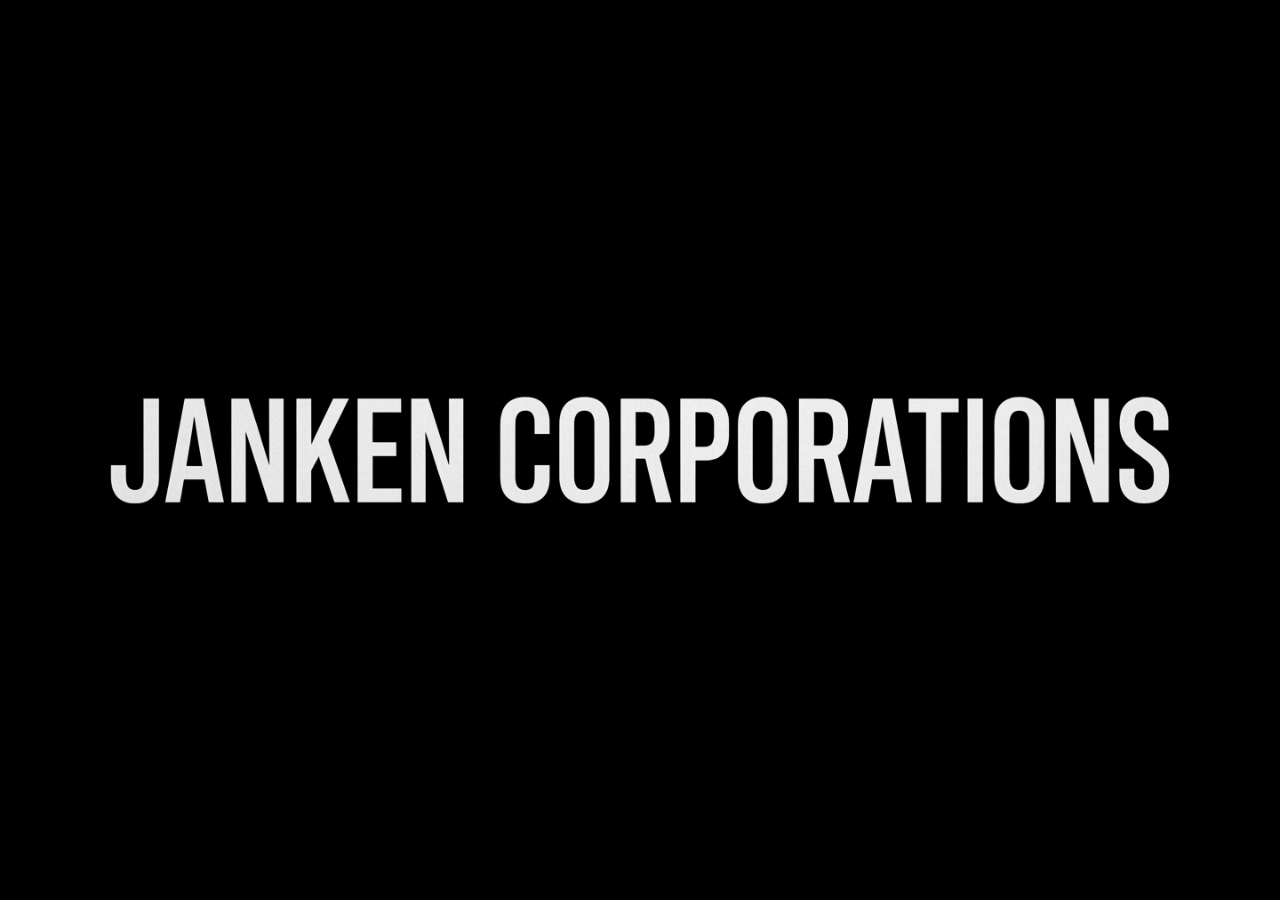
==== commit c292083d: "Replace splash images with pure black versions" ====
--- a/index.html
+++ b/index.html
@@ -11,8 +11,8 @@
 <body>
   <div class="splash" id="splash" aria-label="AR Cube loading screen">
     <picture>
-      <source media="(max-width: 620px)" srcset="assets/JM.png">
-      <img src="assets/J.png" alt="Janken Corporations">
+      <source media="(max-width: 620px)" srcset="assets/JCM.png">
+      <img src="assets/JC.png" alt="Janken Corporations">
     </picture>
   </div>
 
--- a/styles.css
+++ b/styles.css
@@ -47,7 +47,7 @@
   justify-items: center;
   gap: 10px;
   padding: 0;
-  background: #000;
+  background: #000000;
   opacity: 1;
   visibility: visible;
   transition: opacity .42s ease, visibility .42s ease;
@@ -55,13 +55,14 @@
 .splash.is-hidden { opacity: 0; visibility: hidden; pointer-events: none; }
 .splash picture {
   display: block;
-  width: min(76vw, 780px);
+  width: 100vw;
   max-width: 100vw;
 }
 .splash img {
   display: block;
   width: 100%;
-  max-height: 72dvh;
+  height: auto;
+  max-height: none;
   object-fit: contain;
   animation: logo-in .65s ease-out both;
 }
@@ -428,13 +429,13 @@
   .session-list li { align-items: flex-start; flex-direction: column; gap: 3px; }
   .splash { gap: 14px; }
   .splash picture { width: 100vw; max-width: 100vw; }
-  .splash img { width: 100%; max-height: 64dvh; object-fit: contain; }
+  .splash img { width: 100%; height: auto; max-height: none; object-fit: contain; }
 }
 
 @media (orientation: landscape) and (max-height: 540px) {
   .splash { grid-template-columns: auto; }
-  .splash picture { width: min(78vw, 760px); }
-  .splash img { width: 100%; height: auto; max-height: 74dvh; }
+  .splash picture { width: 100vw; }
+  .splash img { width: 100%; height: auto; max-height: none; }
   .splash p { font-size: 10px; }
   .app-shell { padding-top: 22px; }
 }
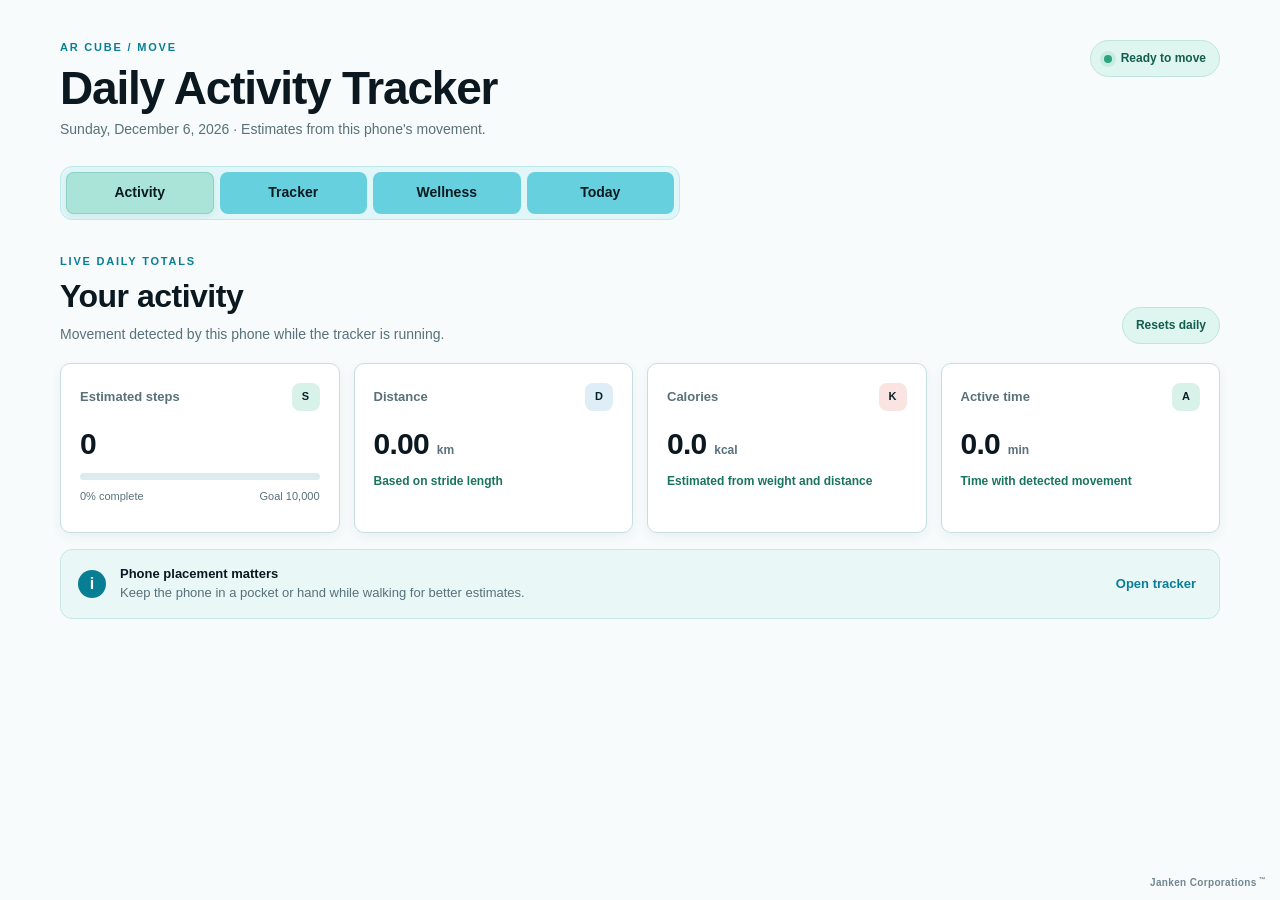
==== commit 8f2fa5ce: "Remove legacy splash assets" ====
--- a/index.html
+++ b/index.html
@@ -5,7 +5,7 @@
   <meta name="viewport" content="width=device-width, initial-scale=1, viewport-fit=cover">
   <meta name="theme-color" content="#f7fbfc">
   <title>AR Move — Daily Activity Tracker</title>
-  <link rel="icon" href="assets/AR.png">
+  <link rel="icon" href="assets/JC.png">
   <link rel="stylesheet" href="styles.css">
 </head>
 <body>
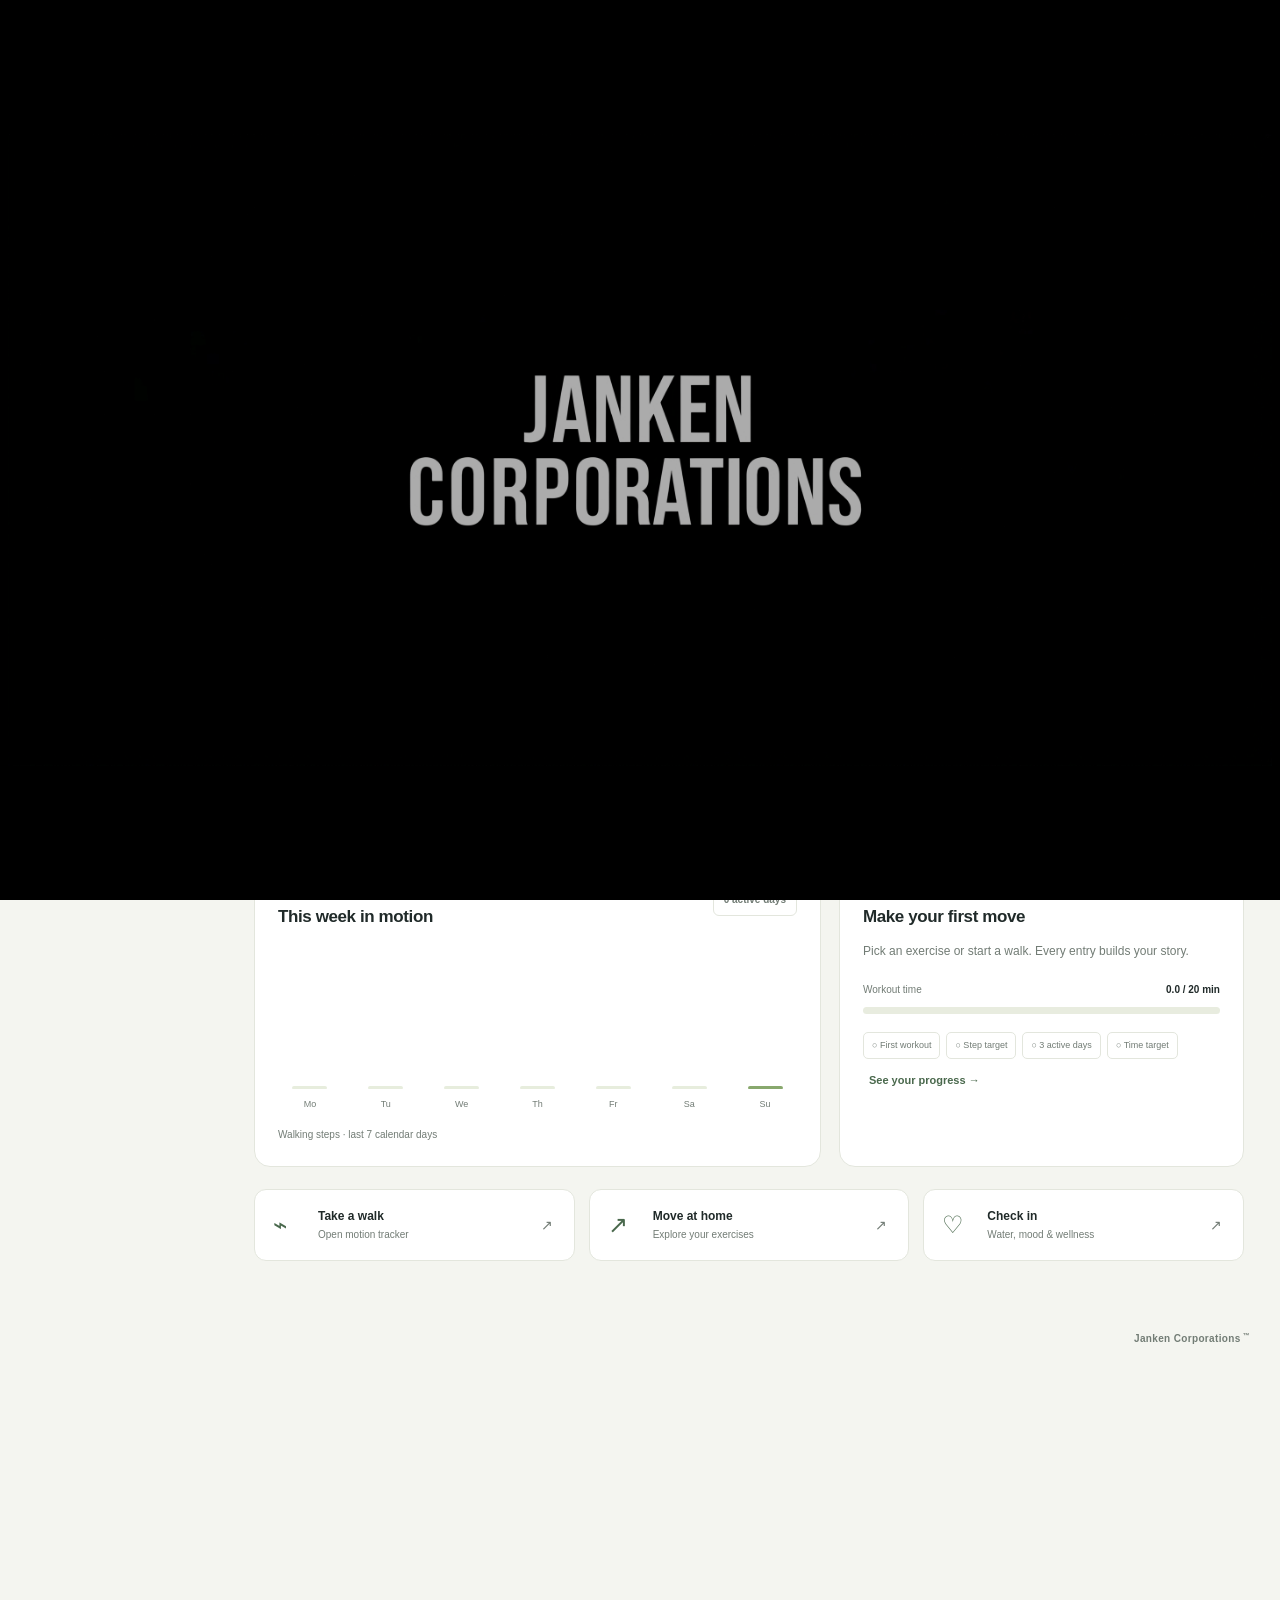
==== commit 9dd3d9bb: "Upgrade fitness tracker with guided workouts and reliable data recovery" ====
--- a/index.html
+++ b/index.html
@@ -1,520 +1 @@
-<!doctype html>
-<html lang="en">
-<head>
-  <meta charset="utf-8">
-  <meta name="viewport" content="width=device-width, initial-scale=1, viewport-fit=cover">
-  <meta name="theme-color" content="#f7fbfc">
-  <title>AR Move — Daily Activity Tracker</title>
-  <link rel="icon" href="assets/JC.png">
-  <link rel="stylesheet" href="styles.css">
-</head>
-<body>
-  <div class="splash" id="splash" aria-label="AR Cube loading screen">
-    <picture>
-      <source media="(max-width: 620px)" srcset="assets/JCM.png">
-      <img src="assets/JC.png" alt="Janken Corporations">
-    </picture>
-  </div>
-
-  <main class="app-shell">
-    <header class="topbar">
-      <div class="brand-copy">
-        <p class="eyebrow">AR CUBE / MOVE</p>
-        <h1>Daily Activity Tracker</h1>
-        <p class="date-line" id="date-line"></p>
-      </div>
-      <div class="status-pill" id="day-status"><span class="status-dot"></span><span>Ready to move</span></div>
-    </header>
-
-    <nav class="tabs" aria-label="Tracker sections" role="tablist">
-      <button class="tab is-active" id="activity-tab" data-tab="activity" type="button" role="tab" aria-selected="true" aria-controls="activity">Activity</button>
-      <button class="tab" id="tracker-tab" data-tab="tracker" type="button" role="tab" aria-selected="false" aria-controls="tracker">Tracker</button>
-      <button class="tab" id="wellness-tab" data-tab="wellness" type="button" role="tab" aria-selected="false" aria-controls="wellness">Wellness</button>
-      <button class="tab" id="today-tab" data-tab="today" type="button" role="tab" aria-selected="false" aria-controls="today">Today</button>
-    </nav>
-
-    <section class="view is-active" id="activity" role="tabpanel" aria-labelledby="activity-tab">
-      <div class="section-heading">
-        <div>
-          <p class="section-kicker">LIVE DAILY TOTALS</p>
-          <h2>Your activity</h2>
-          <p>Movement detected by this phone while the tracker is running.</p>
-        </div>
-        <span class="date-badge">Resets daily</span>
-      </div>
-
-      <div class="metric-grid fitness-grid">
-        <article class="metric-card">
-          <div class="card-label"><span>Estimated steps</span><span class="metric-icon water">S</span></div>
-          <strong><span data-output="steps">0</span></strong>
-          <div class="progress"><span data-progress="steps"></span></div>
-          <div class="card-meta"><span data-output="stepPercent">0% complete</span><span data-output="stepGoal">Goal 10,000</span></div>
-        </article>
-        <article class="metric-card">
-          <div class="card-label"><span>Distance</span><span class="metric-icon blue">D</span></div>
-          <strong><span data-output="distance">0.00</span> <small>km</small></strong>
-          <span class="reading-good">Based on stride length</span>
-        </article>
-        <article class="metric-card">
-          <div class="card-label"><span>Calories</span><span class="metric-icon coral">K</span></div>
-          <strong><span data-output="calories">0.0</span> <small>kcal</small></strong>
-          <span class="reading-good">Estimated from weight and distance</span>
-        </article>
-        <article class="metric-card">
-          <div class="card-label"><span>Active time</span><span class="metric-icon green">A</span></div>
-          <strong><span data-output="activeMinutes">0.0</span> <small>min</small></strong>
-          <span class="reading-good">Time with detected movement</span>
-        </article>
-      </div>
-
-      <div class="tip-strip">
-        <span class="tip-icon" aria-hidden="true">i</span>
-        <p><strong>Phone placement matters</strong><br>Keep the phone in a pocket or hand while walking for better estimates.</p>
-        <button class="text-button" data-open-tracker type="button">Open tracker</button>
-      </div>
-    </section>
-
-    <section class="view" id="tracker" role="tabpanel" aria-labelledby="tracker-tab" hidden>
-      <div class="section-heading">
-        <div>
-          <p class="section-kicker">MOTION SENSOR</p>
-          <h2>Movement tracker</h2>
-          <p>Tap Start, allow motion access, and keep this page visible.</p>
-        </div>
-        <span class="updated-label tracker-state" id="tracker-state"><span class="tracker-dot"></span>Stopped</span>
-      </div>
-
-      <div class="tracker-layout">
-        <section class="panel tracker-panel">
-          <div class="plain-counter">
-            <span>Estimated steps today</span>
-            <strong data-output="steps">0</strong>
-            <small>Keep this page open while walking</small>
-          </div>
-
-          <div class="signal-block">
-            <div class="signal-label"><span>Movement signal</span><span id="signal-value">0.00</span></div>
-            <div class="signal-track"><span id="motion-signal"></span></div>
-          </div>
-
-          <div class="tracker-actions">
-            <button class="primary-button" id="start-tracking" type="button">Start tracking</button>
-            <button class="outline-button" id="stop-tracking" type="button" disabled>Stop</button>
-          </div>
-          <p class="tracker-message" id="tracker-message" aria-live="polite">Motion access starts only after you press the button.</p>
-        </section>
-
-        <form class="panel settings-panel" id="settings-form">
-          <div class="panel-heading">
-            <div><p class="section-kicker">ESTIMATE SETTINGS</p><h3>Your details</h3></div>
-          </div>
-          <div class="settings-grid">
-            <label>Body weight <span>(kg)</span><input name="weight" type="number" min="25" max="250" step="0.1" required></label>
-            <label>Stride length <span>(cm)</span><input name="stride" type="number" min="30" max="150" step="1" required></label>
-            <label>Daily step goal<input name="stepGoal" type="number" min="100" max="100000" step="100" required></label>
-            <label>Sensitivity
-              <select name="sensitivity">
-                <option value="1.05">High</option>
-                <option value="1.25">Balanced</option>
-                <option value="1.50">Low</option>
-              </select>
-            </label>
-          </div>
-          <button class="secondary-button" type="submit">Save settings</button>
-          <p class="settings-note">Higher sensitivity detects lighter movement but may count more false steps. Your details stay on this device.</p>
-        </form>
-      </div>
-
-      <div class="browser-note">
-        <strong>Browser limitation:</strong> tracking pauses if this page is hidden, the browser is closed, or the screen is locked. Results are estimates, not medical or fitness-device measurements.
-      </div>
-    </section>
-
-    <section class="view" id="wellness" role="tabpanel" aria-labelledby="wellness-tab" hidden>
-      <div class="section-heading">
-        <div>
-          <p class="section-kicker">MANUAL HEALTH CHECK-IN</p>
-          <h2>Wellness</h2>
-          <p>Record readings from a watch, oximeter, thermometer, or blood-pressure monitor.</p>
-        </div>
-        <span class="updated-label" id="wellness-updated">Not checked today</span>
-      </div>
-
-      <div class="metric-grid wellness-grid">
-        <article class="metric-card compact"><div class="card-label"><span>Heart rate</span><span class="metric-icon coral">H</span></div><strong><span data-wellness="heartRate">—</span> <small>bpm</small></strong><span class="reading-good">Manual reading</span></article>
-        <article class="metric-card compact"><div class="card-label"><span>Blood pressure</span><span class="metric-icon blue">B</span></div><strong><span data-wellness="bloodPressure">—/—</span> <small>mmHg</small></strong><span class="reading-good">Manual reading</span></article>
-        <article class="metric-card compact"><div class="card-label"><span>Blood oxygen</span><span class="metric-icon water">O</span></div><strong><span data-wellness="spo2">—</span> <small>% SpO₂</small></strong><span class="reading-good">From an oximeter or watch</span></article>
-        <article class="metric-card compact"><div class="card-label"><span>Temperature</span><span class="metric-icon orange">T</span></div><strong><span data-wellness="temperature">—</span> <small>°C</small></strong><span class="reading-good">Manual reading</span></article>
-        <article class="metric-card compact"><div class="card-label"><span>Sleep</span><span class="metric-icon navy">S</span></div><strong><span data-wellness="sleep">—</span> <small>hours</small></strong><span class="reading-good">Manual daily entry</span></article>
-      </div>
-
-      <div class="wellness-layout">
-        <form class="panel wellness-form" id="wellness-form">
-          <div class="panel-heading"><div><p class="section-kicker">TODAY</p><h3>Add readings</h3></div></div>
-          <div class="input-grid">
-            <label>Heart rate <span>(bpm)</span><input name="heartRate" type="number" min="20" max="250" step="1" placeholder="72" required></label>
-            <label>Blood pressure <span>(mmHg)</span><input name="bloodPressure" type="text" inputmode="numeric" pattern="[0-9]{2,3}/[0-9]{2,3}" placeholder="118/76" required></label>
-            <label>SpO₂ <span>(%)</span><input name="spo2" type="number" min="50" max="100" step="1" placeholder="98" required></label>
-            <label>Temperature <span>(°C)</span><input name="temperature" type="number" min="30" max="45" step="0.1" placeholder="36.6" required></label>
-            <label>Sleep <span>(hours)</span><input name="sleep" type="number" min="0" max="24" step="0.1" placeholder="7.5" required></label>
-          </div>
-          <button class="secondary-button" type="submit">Save wellness readings</button>
-          <p class="form-message" id="wellness-message" aria-live="polite"></p>
-        </form>
-        <aside class="wellness-note">
-          <span class="tip-icon" aria-hidden="true">i</span>
-          <div><strong>Why these are manual</strong><p>Phone motion sensors can estimate movement, but they cannot measure these health readings. Enter sleep from a watch or your own daily record.</p></div>
-        </aside>
-      </div>
-      <p class="health-note">This dashboard is for personal tracking only and does not provide medical diagnosis.</p>
-    </section>
-
-    <section class="view" id="today" role="tabpanel" aria-labelledby="today-tab" hidden>
-      <div class="section-heading">
-        <div>
-          <p class="section-kicker">TODAY'S SUMMARY</p>
-          <h2>Daily overview</h2>
-          <p>Your combined movement totals and tracking sessions.</p>
-        </div>
-        <button class="outline-button danger" id="reset-day" type="button">Reset today</button>
-      </div>
-
-      <section class="summary-hero">
-        <div class="summary-ring" id="summary-ring"><div><strong data-output="steps">0</strong><span>steps</span></div></div>
-        <div class="summary-copy">
-          <p class="section-kicker">STEP GOAL</p>
-          <h3 id="summary-heading">Start moving toward your goal</h3>
-          <p><span data-output="stepPercentShort">0%</span> of today’s <span data-output="stepGoalValue">10,000</span>-step target.</p>
-          <button class="text-button no-pad" data-open-tracker type="button">Continue tracking →</button>
-        </div>
-      </section>
-
-      <div class="summary-grid">
-        <article><span>Distance</span><strong><span data-output="distance">0.00</span> km</strong></article>
-        <article><span>Estimated calories</span><strong><span data-output="calories">0.0</span> kcal</strong></article>
-        <article><span>Active time</span><strong><span data-output="activeMinutes">0.0</span> min</strong></article>
-        <article><span>Sessions</span><strong data-output="sessionCount">0</strong></article>
-      </div>
-
-      <section class="panel wellness-snapshot">
-        <div class="panel-heading">
-          <div><p class="section-kicker">WELLNESS</p><h3>Today's manual readings</h3></div>
-          <button class="text-button" data-open-wellness type="button">Update readings</button>
-        </div>
-        <div class="snapshot-grid">
-          <span>Heart rate<strong><span data-wellness="heartRate">—</span> bpm</strong></span>
-          <span>Blood pressure<strong><span data-wellness="bloodPressure">—/—</span> mmHg</strong></span>
-          <span>SpO₂<strong><span data-wellness="spo2">—</span>%</strong></span>
-          <span>Temperature<strong><span data-wellness="temperature">—</span> °C</strong></span>
-          <span>Sleep<strong><span data-wellness="sleep">—</span> hours</strong></span>
-        </div>
-      </section>
-
-      <section class="panel sessions-panel">
-        <div class="panel-heading">
-          <div><p class="section-kicker">HISTORY</p><h3>Today's sessions</h3></div>
-          <span class="count-badge" data-output="sessionCount">0</span>
-        </div>
-        <ul class="session-list" id="session-list"></ul>
-        <p class="empty-state" id="empty-sessions">No completed sessions yet. Start the tracker and take a walk.</p>
-      </section>
-    </section>
-  </main>
-
-  <script>
-    const STORAGE_KEY = "arCubeMovementTrackerV2";
-
-    const localDateKey = () => {
-      const now = new Date();
-      return `${now.getFullYear()}-${String(now.getMonth() + 1).padStart(2, "0")}-${String(now.getDate()).padStart(2, "0")}`;
-    };
-
-    const freshState = (settings = {}) => ({
-      date: localDateKey(),
-      steps: 0,
-      activeSeconds: 0,
-      sessions: [],
-      wellness: { heartRate: "—", bloodPressure: "—/—", spo2: "—", temperature: "—", sleep: "—", updatedAt: null },
-      settings: { weight: 70, stride: 75, stepGoal: 10000, sensitivity: 1.25, ...settings }
-    });
-
-    function loadState() {
-      try {
-        const saved = JSON.parse(localStorage.getItem(STORAGE_KEY));
-        if (saved?.date === localDateKey()) {
-          const base = freshState(saved.settings);
-          return {
-            ...base,
-            ...saved,
-            settings: { ...base.settings, ...saved.settings },
-            wellness: { ...base.wellness, ...saved.wellness }
-          };
-        }
-        return freshState(saved?.settings);
-      } catch {
-        return freshState();
-      }
-    }
-
-    let state = loadState();
-    let tracking = false;
-    let gravity = 9.81;
-    let peakActive = false;
-    let lastStepAt = 0;
-    let lastMovementAt = 0;
-    let motionEventCount = 0;
-    let currentSession = null;
-    let activeTimer = null;
-    let saveTimer = null;
-
-    const saveState = () => localStorage.setItem(STORAGE_KEY, JSON.stringify(state));
-    const distanceKm = () => state.steps * Number(state.settings.stride) / 100000;
-    const calories = () => distanceKm() * Number(state.settings.weight) * 0.5;
-    const activeMinutes = () => state.activeSeconds / 60;
-    const stepPercent = () => Math.min(100, state.steps / Number(state.settings.stepGoal) * 100);
-    const formatNumber = value => Number(value).toLocaleString();
-
-    function updateOutputs() {
-      const outputs = {
-        steps: formatNumber(state.steps),
-        distance: distanceKm().toFixed(2),
-        calories: calories().toFixed(1),
-        activeMinutes: activeMinutes().toFixed(1),
-        stepPercent: `${Math.round(stepPercent())}% complete`,
-        stepPercentShort: `${Math.round(stepPercent())}%`,
-        stepGoal: `Goal ${formatNumber(state.settings.stepGoal)}`,
-        stepGoalValue: formatNumber(state.settings.stepGoal),
-        sessionCount: state.sessions.length
-      };
-      Object.entries(outputs).forEach(([key, value]) => {
-        document.querySelectorAll(`[data-output="${key}"]`).forEach(node => node.textContent = value);
-      });
-
-      document.querySelector("[data-progress='steps']").style.width = `${stepPercent()}%`;
-      document.getElementById("summary-ring").style.setProperty("--progress", `${stepPercent() * 3.6}deg`);
-      document.getElementById("summary-heading").textContent = state.steps >= state.settings.stepGoal ? "Daily step goal reached" : state.steps ? "Keep going — you are making progress" : "Start moving toward your goal";
-
-      const list = document.getElementById("session-list");
-      list.innerHTML = "";
-      state.sessions.forEach(session => {
-        const item = document.createElement("li");
-        const title = document.createElement("strong");
-        const details = document.createElement("span");
-        title.textContent = `${formatNumber(session.steps)} estimated steps`;
-        details.textContent = `${session.time} · ${(session.activeSeconds / 60).toFixed(1)} active min`;
-        item.append(title, details);
-        list.appendChild(item);
-      });
-      document.getElementById("empty-sessions").hidden = state.sessions.length > 0;
-
-      Object.entries(state.wellness).forEach(([key, value]) => {
-        document.querySelectorAll(`[data-wellness="${key}"]`).forEach(node => node.textContent = value);
-      });
-      document.getElementById("wellness-updated").textContent = state.wellness.updatedAt ? `Updated ${state.wellness.updatedAt}` : "Not checked today";
-
-      const form = document.getElementById("settings-form");
-      Object.entries(state.settings).forEach(([key, value]) => { if (form.elements[key]) form.elements[key].value = value; });
-    }
-
-    function queueSave() {
-      clearTimeout(saveTimer);
-      saveTimer = setTimeout(saveState, 600);
-    }
-
-    function registerStep() {
-      state.steps += 1;
-      currentSession.steps += 1;
-      lastMovementAt = Date.now();
-      updateOutputs();
-      queueSave();
-    }
-
-    function handleMotion(event) {
-      motionEventCount += 1;
-      const direct = event.acceleration;
-      let motion = 0;
-
-      if (direct && direct.x != null && direct.y != null && direct.z != null) {
-        motion = Math.hypot(direct.x, direct.y, direct.z);
-      } else {
-        const acceleration = event.accelerationIncludingGravity;
-        if (!acceleration || acceleration.x == null) return;
-        const magnitude = Math.hypot(acceleration.x, acceleration.y, acceleration.z);
-        gravity = gravity * 0.9 + magnitude * 0.1;
-        motion = Math.abs(magnitude - gravity);
-      }
-
-      const threshold = Number(state.settings.sensitivity);
-      const now = performance.now();
-      document.getElementById("signal-value").textContent = motion.toFixed(2);
-      document.getElementById("motion-signal").style.width = `${Math.min(100, motion / 4 * 100)}%`;
-
-      if (motion > threshold && !peakActive && now - lastStepAt > 300) {
-        lastStepAt = now;
-        registerStep();
-      }
-      peakActive = motion > threshold * 0.55;
-    }
-
-    async function startTracking() {
-      if (!("DeviceMotionEvent" in window)) {
-        showTrackerMessage("This device or browser does not provide motion sensor data.", true);
-        return;
-      }
-      if (!window.isSecureContext && location.hostname !== "localhost" && location.hostname !== "127.0.0.1") {
-        showTrackerMessage("Motion tracking requires HTTPS. Open the deployed GitHub Pages address.", true);
-        return;
-      }
-
-      try {
-        if (typeof DeviceMotionEvent.requestPermission === "function") {
-          const permission = await DeviceMotionEvent.requestPermission();
-          if (permission !== "granted") {
-            showTrackerMessage("Motion permission was not granted. Allow it in browser settings and try again.", true);
-            return;
-          }
-        }
-
-        tracking = true;
-        motionEventCount = 0;
-        currentSession = { steps: 0, activeSeconds: 0, startedAt: Date.now() };
-        window.addEventListener("devicemotion", handleMotion);
-        document.getElementById("start-tracking").disabled = true;
-        document.getElementById("stop-tracking").disabled = false;
-        document.getElementById("tracker-state").classList.add("is-running");
-        document.getElementById("tracker-state").lastChild.textContent = "Running";
-        document.getElementById("day-status").lastElementChild.textContent = "Tracking movement";
-        document.querySelector(".plain-counter").classList.add("is-running");
-        showTrackerMessage("Tracking is active. Walk naturally with your phone in a pocket or hand.");
-
-        activeTimer = setInterval(() => {
-          if (tracking && Date.now() - lastMovementAt < 3000) {
-            state.activeSeconds += 1;
-            currentSession.activeSeconds += 1;
-            updateOutputs();
-            queueSave();
-          }
-        }, 1000);
-
-        setTimeout(() => {
-          if (tracking && motionEventCount === 0) showTrackerMessage("No sensor data received. Check motion permission or try another mobile browser.", true);
-        }, 3500);
-      } catch {
-        showTrackerMessage("Motion access could not be started. Check the browser permission and try again.", true);
-      }
-    }
-
-    function stopTracking(pageHidden = false) {
-      if (!tracking) return;
-      tracking = false;
-      window.removeEventListener("devicemotion", handleMotion);
-      clearInterval(activeTimer);
-      if (currentSession && (currentSession.steps > 0 || currentSession.activeSeconds > 0)) {
-        state.sessions.unshift({
-          steps: currentSession.steps,
-          activeSeconds: currentSession.activeSeconds,
-          time: new Date().toLocaleTimeString([], { hour: "2-digit", minute: "2-digit" })
-        });
-      }
-      currentSession = null;
-      saveState();
-      updateOutputs();
-      document.getElementById("start-tracking").disabled = false;
-      document.getElementById("stop-tracking").disabled = true;
-      document.getElementById("tracker-state").classList.remove("is-running");
-      document.getElementById("tracker-state").lastChild.textContent = "Stopped";
-      document.getElementById("day-status").lastElementChild.textContent = "Ready to move";
-      document.querySelector(".plain-counter").classList.remove("is-running");
-      document.getElementById("motion-signal").style.width = "0%";
-      showTrackerMessage(pageHidden ? "Tracking stopped because the page was hidden." : "Session saved in today's summary.");
-    }
-
-    function showTrackerMessage(message, isError = false) {
-      const node = document.getElementById("tracker-message");
-      node.textContent = message;
-      node.classList.toggle("is-error", isError);
-    }
-
-    function openTab(tabName) {
-      document.querySelectorAll(".tab").forEach(tab => {
-        const active = tab.dataset.tab === tabName;
-        tab.classList.toggle("is-active", active);
-        tab.setAttribute("aria-selected", String(active));
-      });
-      document.querySelectorAll(".view").forEach(view => {
-        const active = view.id === tabName;
-        view.classList.toggle("is-active", active);
-        view.hidden = !active;
-      });
-      window.scrollTo({ top: 0, behavior: "smooth" });
-    }
-
-    document.querySelectorAll(".tab").forEach(tab => tab.addEventListener("click", () => openTab(tab.dataset.tab)));
-    document.querySelectorAll("[data-open-tracker]").forEach(button => button.addEventListener("click", () => openTab("tracker")));
-    document.querySelectorAll("[data-open-wellness]").forEach(button => button.addEventListener("click", () => openTab("wellness")));
-    document.getElementById("start-tracking").addEventListener("click", startTracking);
-    document.getElementById("stop-tracking").addEventListener("click", () => stopTracking());
-    document.addEventListener("visibilitychange", () => { if (document.hidden) stopTracking(true); });
-
-    document.getElementById("settings-form").addEventListener("submit", event => {
-      event.preventDefault();
-      const data = new FormData(event.currentTarget);
-      state.settings = {
-        weight: Number(data.get("weight")), stride: Number(data.get("stride")),
-        stepGoal: Number(data.get("stepGoal")), sensitivity: Number(data.get("sensitivity"))
-      };
-      saveState();
-      updateOutputs();
-      showTrackerMessage("Settings saved. Calorie and distance estimates were recalculated.");
-    });
-
-    document.getElementById("wellness-form").addEventListener("submit", event => {
-      event.preventDefault();
-      const data = new FormData(event.currentTarget);
-      state.wellness = {
-        heartRate: String(data.get("heartRate")),
-        bloodPressure: String(data.get("bloodPressure")).trim(),
-        spo2: String(data.get("spo2")),
-        temperature: String(data.get("temperature")),
-        sleep: String(data.get("sleep")),
-        updatedAt: new Date().toLocaleTimeString([], { hour: "2-digit", minute: "2-digit" })
-      };
-      saveState();
-      updateOutputs();
-      document.getElementById("wellness-message").textContent = "Wellness readings saved for today.";
-    });
-
-    document.getElementById("reset-day").addEventListener("click", () => {
-      if (!confirm("Reset all of today's steps, active time, and sessions?")) return;
-      stopTracking();
-      state = freshState(state.settings);
-      saveState();
-      updateOutputs();
-      document.getElementById("day-status").lastElementChild.textContent = "Ready to move";
-    });
-
-    function updateDateLabel() {
-      const today = new Intl.DateTimeFormat("en", { weekday: "long", day: "numeric", month: "long", year: "numeric" }).format(new Date());
-      document.getElementById("date-line").textContent = `${today} · Estimates from this phone's movement.`;
-    }
-
-    setInterval(() => {
-      if (state.date !== localDateKey()) {
-        stopTracking();
-        state = freshState(state.settings);
-        saveState();
-        updateOutputs();
-        updateDateLabel();
-      }
-    }, 60000);
-
-    updateDateLabel();
-    updateOutputs();
-    saveState();
-    const requestedTab = new URLSearchParams(location.search).get("tab");
-    if (["activity", "tracker", "wellness", "today"].includes(requestedTab)) openTab(requestedTab);
-    window.addEventListener("load", () => setTimeout(() => document.getElementById("splash").classList.add("is-hidden"), 1050));
-  </script>
-  <footer class="site-footer">Janken Corporations<sup>™</sup></footer>
-</body>
-</html>
+<!doctype html><html lang="en"><head><meta charset="utf-8"><meta name="viewport" content="width=device-width, initial-scale=1"><meta http-equiv="refresh" content="0;url=dashboard.html"><title>AR Move</title></head><body><a href="dashboard.html">Open AR Move</a></body></html>
